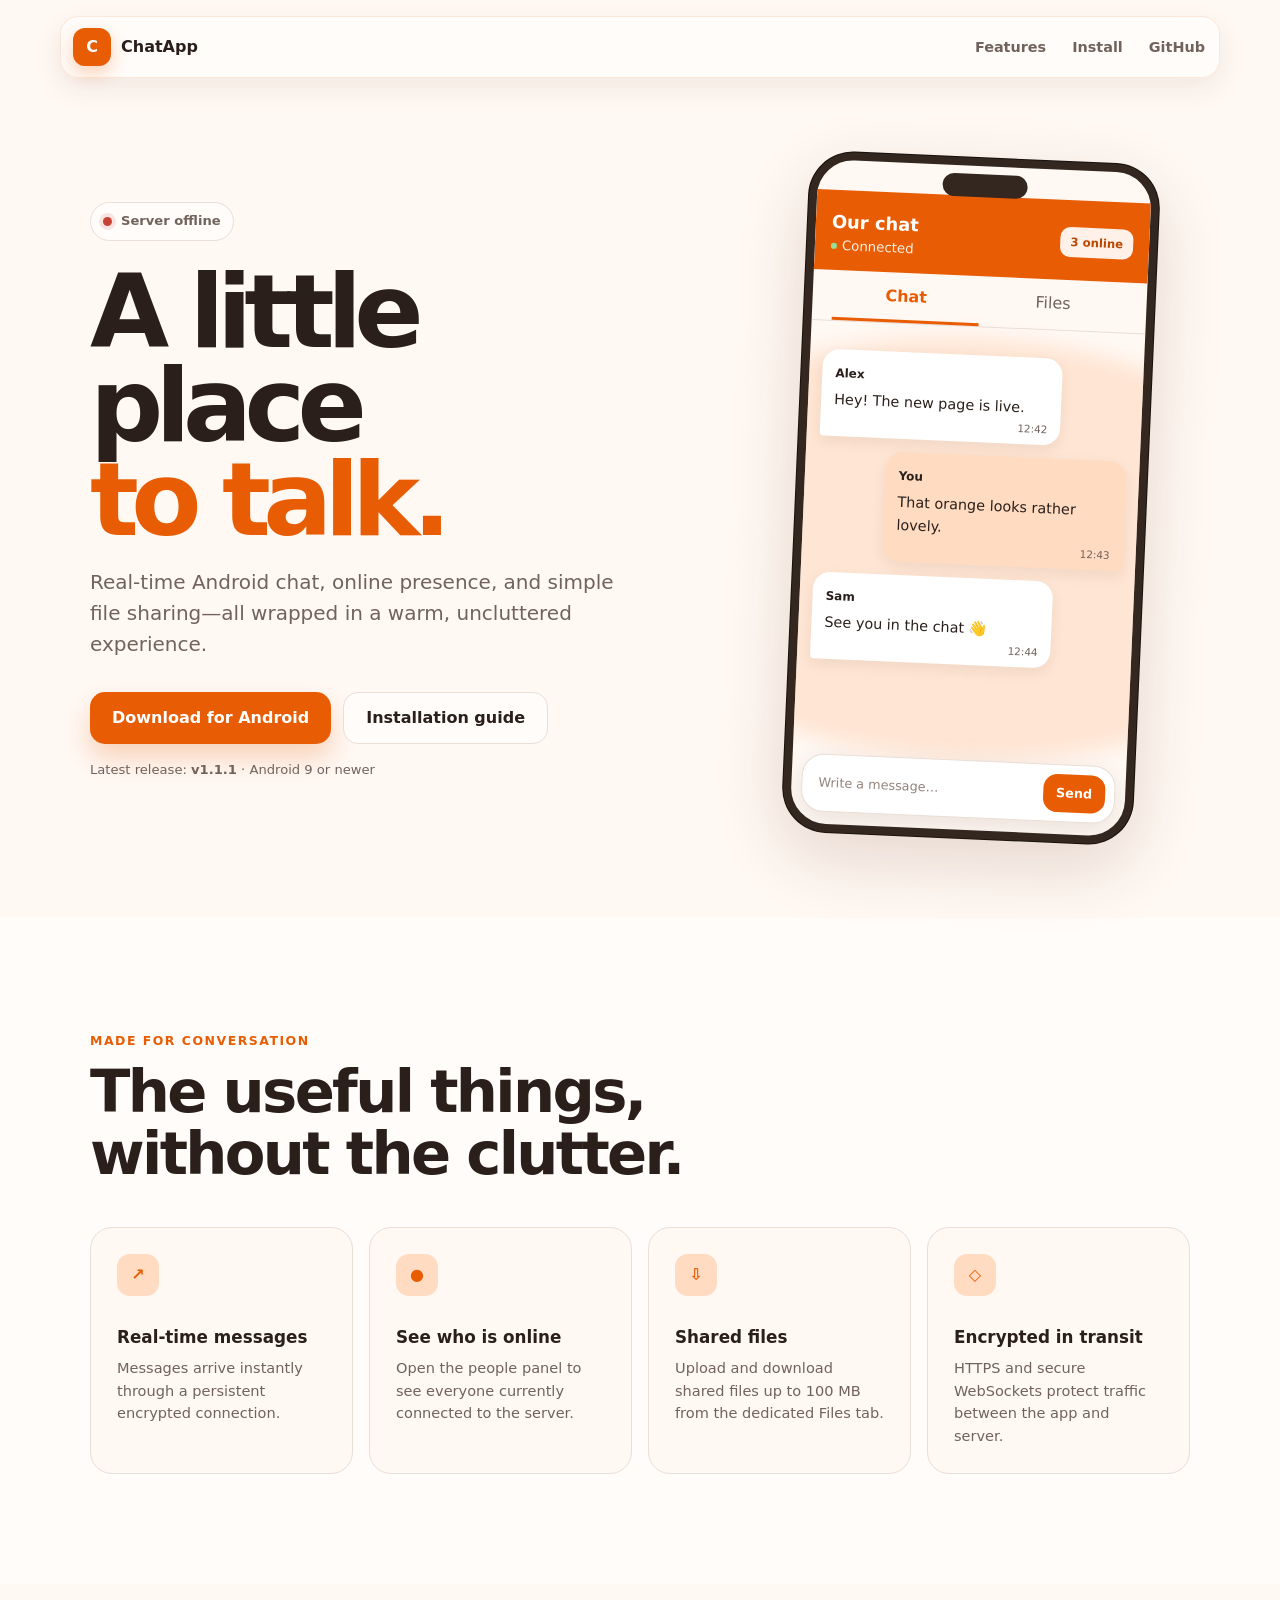
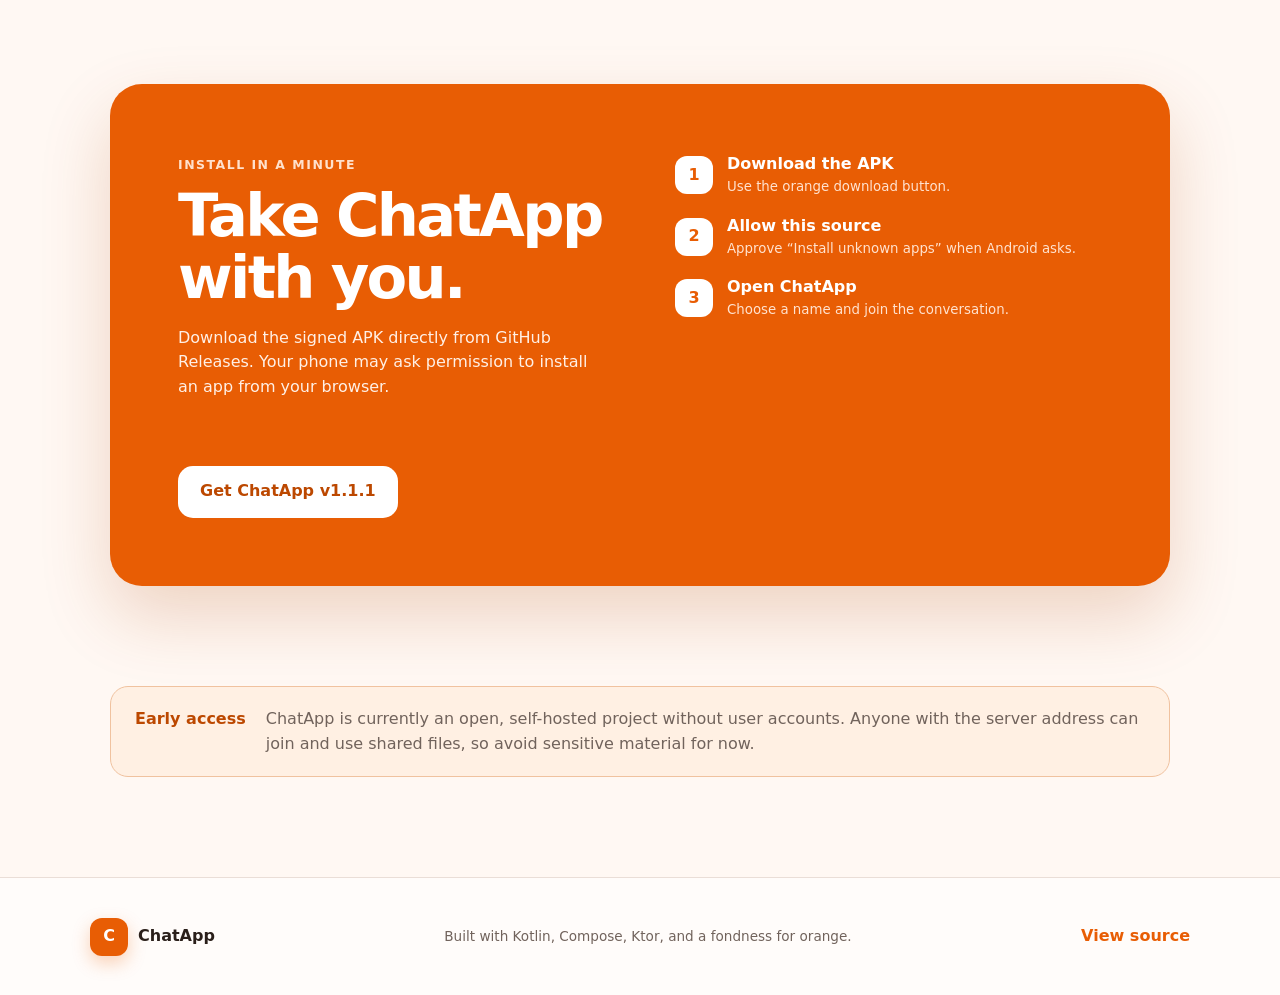
==== website/index.html @ 9fc700a0 "Release v1.1.1" ====
<!doctype html>
<html lang="en">
<head>
    <meta charset="utf-8">
    <meta name="viewport" content="width=device-width, initial-scale=1">
    <meta name="theme-color" content="#e85d04">
    <meta name="description" content="ChatApp is a warm, lightweight Android chat with real-time messaging and shared files.">
    <title>ChatApp — A little place to talk</title>
    <link rel="stylesheet" href="styles.css">
</head>
<body>
    <header class="site-header">
        <a class="brand" href="#top" aria-label="ChatApp home">
            <span class="brand-mark" aria-hidden="true">C</span>
            <span>ChatApp</span>
        </a>
        <nav aria-label="Main navigation">
            <a href="#features">Features</a>
            <a href="#install">Install</a>
            <a href="https://github.com/skurxoo/ChatApp" target="_blank" rel="noreferrer">GitHub</a>
        </nav>
    </header>

    <main id="top">
        <section class="hero">
            <div class="hero-copy">
                <div class="eyebrow">
                    <span class="status-dot" id="status-dot" aria-hidden="true"></span>
                    <span id="server-status">Checking server…</span>
                </div>
                <h1>A little place<br><span>to talk.</span></h1>
                <p class="hero-text">Real-time Android chat, online presence, and simple file sharing—all wrapped in a warm, uncluttered experience.</p>
                <div class="hero-actions">
                    <a class="button button-primary" href="https://github.com/skurxoo/ChatApp/releases/latest/download/app-release.apk">Download for Android</a>
                    <a class="button button-secondary" href="#install">Installation guide</a>
                </div>
                <p class="version">Latest release: <strong>v1.1.1</strong> · Android 9 or newer</p>
            </div>

            <div class="phone" aria-label="ChatApp interface preview">
                <div class="phone-speaker"></div>
                <div class="app-bar">
                    <div>
                        <strong>Our chat</strong>
                        <small><span></span> Connected</small>
                    </div>
                    <div class="online-pill">3 online</div>
                </div>
                <div class="tabs"><strong>Chat</strong><span>Files</span></div>
                <div class="messages">
                    <div class="message other"><b>Alex</b><p>Hey! The new page is live.</p><small>12:42</small></div>
                    <div class="message mine"><b>You</b><p>That orange looks rather lovely.</p><small>12:43</small></div>
                    <div class="message other"><b>Sam</b><p>See you in the chat 👋</p><small>12:44</small></div>
                </div>
                <div class="composer"><span>Write a message…</span><b>Send</b></div>
            </div>
        </section>

        <section class="features" id="features">
            <div class="section-heading">
                <span>Made for conversation</span>
                <h2>The useful things, without the clutter.</h2>
            </div>
            <div class="feature-grid">
                <article>
                    <div class="feature-icon">↗</div>
                    <h3>Real-time messages</h3>
                    <p>Messages arrive instantly through a persistent encrypted connection.</p>
                </article>
                <article>
                    <div class="feature-icon">●</div>
                    <h3>See who is online</h3>
                    <p>Open the people panel to see everyone currently connected to the server.</p>
                </article>
                <article>
                    <div class="feature-icon">⇩</div>
                    <h3>Shared files</h3>
                    <p>Upload and download shared files up to 100 MB from the dedicated Files tab.</p>
                </article>
                <article>
                    <div class="feature-icon">◇</div>
                    <h3>Encrypted in transit</h3>
                    <p>HTTPS and secure WebSockets protect traffic between the app and server.</p>
                </article>
            </div>
        </section>

        <section class="install" id="install">
            <div class="install-card">
                <div>
                    <span class="step-label">Install in a minute</span>
                    <h2>Take ChatApp with you.</h2>
                    <p>Download the signed APK directly from GitHub Releases. Your phone may ask permission to install an app from your browser.</p>
                </div>
                <ol>
                    <li><span>1</span><div><b>Download the APK</b><small>Use the orange download button.</small></div></li>
                    <li><span>2</span><div><b>Allow this source</b><small>Approve “Install unknown apps” when Android asks.</small></div></li>
                    <li><span>3</span><div><b>Open ChatApp</b><small>Choose a name and join the conversation.</small></div></li>
                </ol>
                <a class="button button-light" href="https://github.com/skurxoo/ChatApp/releases/latest/download/app-release.apk">Get ChatApp v1.1.1</a>
            </div>
        </section>

        <aside class="notice">
            <strong>Early access</strong>
            <p>ChatApp is currently an open, self-hosted project without user accounts. Anyone with the server address can join and use shared files, so avoid sensitive material for now.</p>
        </aside>
    </main>

    <footer>
        <div class="brand"><span class="brand-mark">C</span><span>ChatApp</span></div>
        <p>Built with Kotlin, Compose, Ktor, and a fondness for orange.</p>
        <a href="https://github.com/skurxoo/ChatApp" target="_blank" rel="noreferrer">View source</a>
    </footer>

    <script src="app.js"></script>
</body>
</html>
---- website/styles.css ----
:root {
    --orange: #e85d04;
    --orange-dark: #bc4800;
    --orange-soft: #ffdbc2;
    --cream: #fff8f3;
    --surface: #fffcfa;
    --ink: #2a1f1a;
    --muted: #71635c;
    --line: #eaded7;
    --green: #2f9e5b;
    --shadow: 0 24px 70px rgba(98, 45, 15, .16);
}

* { box-sizing: border-box; }
html { scroll-behavior: smooth; }
body {
    margin: 0;
    color: var(--ink);
    background: var(--cream);
    font-family: Inter, ui-sans-serif, system-ui, -apple-system, BlinkMacSystemFont, "Segoe UI", sans-serif;
    line-height: 1.55;
}
a { color: inherit; }

.site-header {
    position: sticky;
    top: 0;
    z-index: 20;
    display: flex;
    align-items: center;
    justify-content: space-between;
    width: min(1160px, calc(100% - 40px));
    margin: 16px auto 0;
    padding: 11px 14px 11px 12px;
    border: 1px solid rgba(232, 93, 4, .13);
    border-radius: 18px;
    background: rgba(255, 252, 250, .88);
    box-shadow: 0 10px 30px rgba(77, 37, 14, .08);
    backdrop-filter: blur(18px);
}
.brand { display: flex; align-items: center; gap: 10px; font-weight: 850; text-decoration: none; }
.brand-mark {
    display: grid;
    width: 38px;
    height: 38px;
    place-items: center;
    border-radius: 12px;
    color: white;
    background: var(--orange);
    box-shadow: 0 7px 18px rgba(232, 93, 4, .27);
}
nav { display: flex; gap: 26px; }
nav a { color: var(--muted); font-size: .9rem; font-weight: 700; text-decoration: none; }
nav a:hover { color: var(--orange); }

.hero {
    display: grid;
    grid-template-columns: 1.12fr .88fr;
    align-items: center;
    gap: clamp(40px, 8vw, 110px);
    width: min(1100px, calc(100% - 40px));
    min-height: 760px;
    margin: 0 auto;
    padding: 80px 0;
}
.eyebrow {
    display: inline-flex;
    align-items: center;
    gap: 9px;
    padding: 8px 12px;
    border: 1px solid var(--line);
    border-radius: 999px;
    color: var(--muted);
    background: var(--surface);
    font-size: .82rem;
    font-weight: 750;
}
.status-dot { width: 9px; height: 9px; border-radius: 50%; background: #d39a78; box-shadow: 0 0 0 4px rgba(211, 154, 120, .15); }
.status-dot.online { background: var(--green); box-shadow: 0 0 0 4px rgba(47, 158, 91, .13); }
.status-dot.offline { background: #c74235; box-shadow: 0 0 0 4px rgba(199, 66, 53, .12); }
h1 { margin: 24px 0 20px; font-size: clamp(3.7rem, 8vw, 6.8rem); line-height: .92; letter-spacing: -.075em; }
h1 span { color: var(--orange); }
.hero-text { max-width: 590px; margin: 0; color: var(--muted); font-size: clamp(1.06rem, 2vw, 1.25rem); }
.hero-actions { display: flex; flex-wrap: wrap; gap: 12px; margin-top: 32px; }
.button {
    display: inline-flex;
    align-items: center;
    justify-content: center;
    min-height: 52px;
    padding: 0 22px;
    border-radius: 15px;
    font-weight: 800;
    text-decoration: none;
    transition: transform .18s ease, box-shadow .18s ease, background .18s ease;
}
.button:hover { transform: translateY(-2px); }
.button-primary { color: white; background: var(--orange); box-shadow: 0 14px 26px rgba(232, 93, 4, .24); }
.button-primary:hover { background: var(--orange-dark); }
.button-secondary { border: 1px solid var(--line); background: var(--surface); }
.version { margin-top: 16px; color: var(--muted); font-size: .82rem; }

.phone {
    position: relative;
    width: min(350px, 90vw);
    height: 680px;
    margin: 0 auto;
    overflow: hidden;
    border: 8px solid #332720;
    border-radius: 44px;
    background: #fff8f3;
    box-shadow: var(--shadow), 0 0 0 1px #15100d;
    transform: rotate(2.5deg);
}
.phone::before {
    position: absolute;
    inset: 26% -60% auto;
    height: 420px;
    border-radius: 50%;
    background: rgba(255, 219, 194, .65);
    content: "";
    filter: blur(10px);
}
.phone-speaker { position: relative; z-index: 2; width: 85px; height: 23px; margin: 8px auto -1px; border-radius: 14px; background: #332720; }
.app-bar { position: relative; z-index: 1; display: flex; justify-content: space-between; align-items: center; padding: 18px 16px 14px; color: white; background: var(--orange); }
.app-bar strong { display: block; font-size: 1.12rem; }
.app-bar small { display: flex; align-items: center; gap: 5px; opacity: .9; }
.app-bar small span { width: 6px; height: 6px; border-radius: 50%; background: #8cf0a9; }
.online-pill { padding: 6px 10px; border-radius: 10px; color: var(--orange-dark); background: #fff1e8; font-size: .73rem; font-weight: 800; }
.tabs { position: relative; z-index: 1; display: grid; grid-template-columns: 1fr 1fr; padding: 12px 20px 0; border-bottom: 1px solid var(--line); text-align: center; }
.tabs strong { padding-bottom: 10px; border-bottom: 3px solid var(--orange); color: var(--orange); }
.tabs span { color: var(--muted); }
.messages { position: relative; z-index: 1; display: flex; flex-direction: column; gap: 13px; padding: 28px 13px; }
.message { width: 78%; padding: 11px 13px 8px; border-radius: 17px; box-shadow: 0 5px 14px rgba(63, 39, 25, .08); }
.message.other { align-self: flex-start; border-bottom-left-radius: 4px; background: white; }
.message.mine { align-self: flex-end; border-bottom-right-radius: 4px; background: var(--orange-soft); }
.message b { font-size: .75rem; }
.message p { margin: 3px 0 2px; font-size: .9rem; }
.message small { display: block; color: var(--muted); font-size: .65rem; text-align: right; }
.composer { position: absolute; right: 10px; bottom: 12px; left: 10px; z-index: 2; display: flex; align-items: center; justify-content: space-between; padding: 9px 9px 9px 16px; border: 1px solid var(--line); border-radius: 22px; color: #93847c; background: white; box-shadow: 0 8px 26px rgba(55, 31, 18, .1); font-size: .8rem; }
.composer b { padding: 9px 13px; border-radius: 14px; color: white; background: var(--orange); }

.features { padding: 110px max(20px, calc((100% - 1100px) / 2)); background: var(--surface); }
.section-heading { max-width: 650px; margin-bottom: 42px; }
.section-heading span, .step-label { color: var(--orange); font-size: .78rem; font-weight: 900; letter-spacing: .12em; text-transform: uppercase; }
h2 { margin: 8px 0 0; font-size: clamp(2.2rem, 5vw, 3.7rem); line-height: 1.05; letter-spacing: -.045em; }
.feature-grid { display: grid; grid-template-columns: repeat(4, 1fr); gap: 16px; }
.feature-grid article { padding: 26px; border: 1px solid var(--line); border-radius: 22px; background: var(--cream); }
.feature-icon { display: grid; width: 42px; height: 42px; place-items: center; margin-bottom: 28px; border-radius: 13px; color: var(--orange); background: var(--orange-soft); font-weight: 900; }
.feature-grid h3 { margin: 0 0 7px; font-size: 1.05rem; }
.feature-grid p { margin: 0; color: var(--muted); font-size: .91rem; }

.install { padding: 100px 20px; }
.install-card { display: grid; grid-template-columns: 1fr 1fr; gap: 50px 70px; width: min(1060px, 100%); margin: 0 auto; padding: clamp(30px, 6vw, 68px); border-radius: 32px; color: white; background: var(--orange); box-shadow: 0 30px 70px rgba(170, 66, 0, .2); }
.install-card .step-label { color: #ffe1cc; }
.install-card h2 { max-width: 440px; }
.install-card p { max-width: 480px; color: #fff0e6; }
.install-card ol { display: flex; flex-direction: column; gap: 16px; margin: 0; padding: 0; list-style: none; }
.install-card li { display: flex; align-items: center; gap: 14px; }
.install-card li > span { display: grid; flex: 0 0 38px; height: 38px; place-items: center; border-radius: 12px; color: var(--orange); background: white; font-weight: 900; }
.install-card li b, .install-card li small { display: block; }
.install-card li small { color: #ffe2cf; }
.button-light { justify-self: start; color: var(--orange-dark); background: white; }

.notice { display: flex; gap: 20px; width: min(1060px, calc(100% - 40px)); margin: 0 auto 100px; padding: 20px 24px; border: 1px solid #f0c29f; border-radius: 18px; background: #fff0e3; }
.notice strong { flex: 0 0 auto; color: var(--orange-dark); }
.notice p { margin: 0; color: var(--muted); }
footer { display: flex; align-items: center; justify-content: space-between; gap: 20px; padding: 34px max(20px, calc((100% - 1100px) / 2)); border-top: 1px solid var(--line); background: var(--surface); }
footer p { color: var(--muted); font-size: .85rem; }
footer > a { color: var(--orange); font-weight: 800; text-decoration: none; }

@media (max-width: 900px) {
    .hero { grid-template-columns: 1fr; padding-top: 70px; text-align: center; }
    .hero-copy { display: flex; flex-direction: column; align-items: center; }
    .feature-grid { grid-template-columns: 1fr 1fr; }
    .install-card { grid-template-columns: 1fr; }
}
@media (max-width: 600px) {
    .site-header { width: calc(100% - 24px); margin-top: 10px; }
    nav a:not(:last-child) { display: none; }
    .hero { width: calc(100% - 28px); min-height: auto; padding: 58px 0 80px; }
    h1 { font-size: 4rem; }
    .hero-actions { flex-direction: column; width: 100%; }
    .button { width: 100%; }
    .phone { height: 620px; }
    .features { padding: 75px 16px; }
    .feature-grid { grid-template-columns: 1fr; }
    .install { padding: 70px 14px; }
    .install-card { border-radius: 24px; }
    .button-light { width: 100%; }
    .notice { flex-direction: column; margin-bottom: 70px; }
    footer { flex-direction: column; text-align: center; }
}

@media (prefers-reduced-motion: reduce) {
    html { scroll-behavior: auto; }
    *, *::before, *::after { transition: none !important; }
}
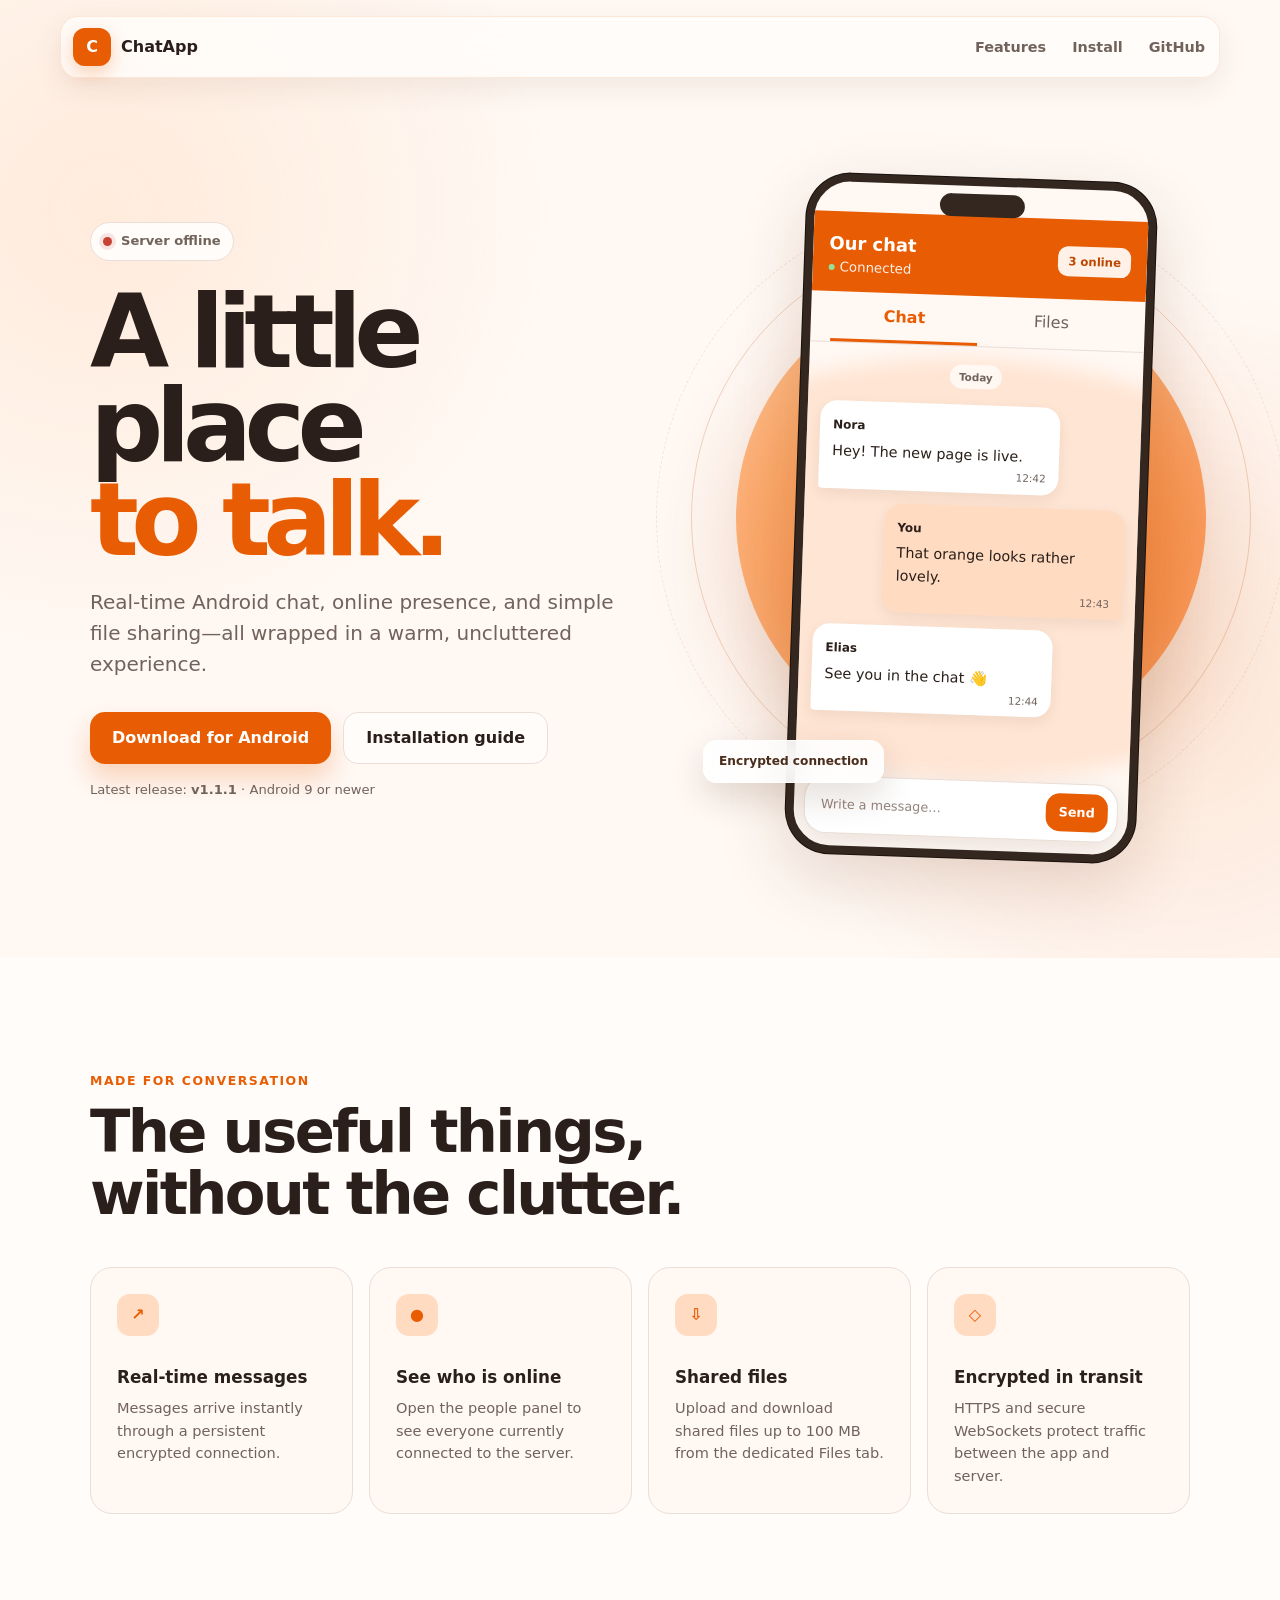
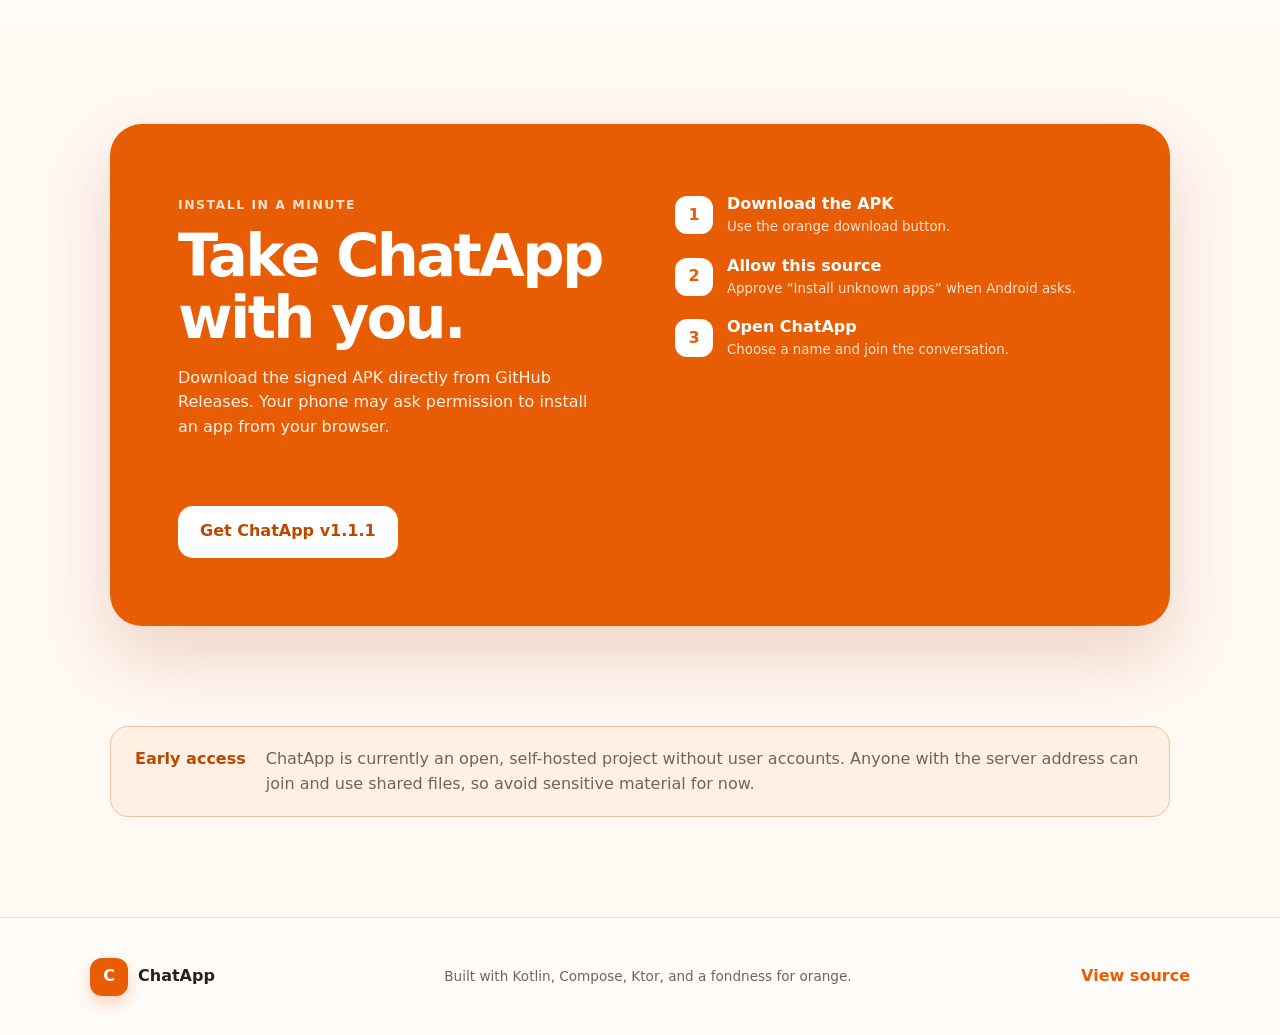
==== commit f6d5fb9a: "Publish refreshed website with GitHub Pages" ====
--- a/website/index.html
+++ b/website/index.html
@@ -37,22 +37,28 @@
                 <p class="version">Latest release: <strong>v1.1.1</strong> · Android 9 or newer</p>
             </div>
 
-            <div class="phone" aria-label="ChatApp interface preview">
-                <div class="phone-speaker"></div>
-                <div class="app-bar">
-                    <div>
-                        <strong>Our chat</strong>
-                        <small><span></span> Connected</small>
+            <div class="phone-stage">
+                <div class="orbit orbit-one" aria-hidden="true"></div>
+                <div class="orbit orbit-two" aria-hidden="true"></div>
+                <div class="floating-note note-secure">Encrypted connection</div>
+                <div class="phone" aria-label="ChatApp interface preview">
+                    <div class="phone-speaker"></div>
+                    <div class="app-bar">
+                        <div>
+                            <strong>Our chat</strong>
+                            <small><span></span> Connected</small>
+                        </div>
+                        <div class="online-pill">3 online</div>
                     </div>
-                    <div class="online-pill">3 online</div>
+                    <div class="tabs"><strong>Chat</strong><span>Files</span></div>
+                    <div class="day-label">Today</div>
+                    <div class="messages">
+                        <div class="message other"><b>Nora</b><p>Hey! The new page is live.</p><small>12:42</small></div>
+                        <div class="message mine"><b>You</b><p>That orange looks rather lovely.</p><small>12:43</small></div>
+                        <div class="message other"><b>Elias</b><p>See you in the chat 👋</p><small>12:44</small></div>
+                    </div>
+                    <div class="composer"><span>Write a message…</span><b>Send</b></div>
                 </div>
-                <div class="tabs"><strong>Chat</strong><span>Files</span></div>
-                <div class="messages">
-                    <div class="message other"><b>Alex</b><p>Hey! The new page is live.</p><small>12:42</small></div>
-                    <div class="message mine"><b>You</b><p>That orange looks rather lovely.</p><small>12:43</small></div>
-                    <div class="message other"><b>Sam</b><p>See you in the chat 👋</p><small>12:44</small></div>
-                </div>
-                <div class="composer"><span>Write a message…</span><b>Send</b></div>
             </div>
         </section>
 
--- a/website/styles.css
+++ b/website/styles.css
@@ -16,7 +16,10 @@
 body {
     margin: 0;
     color: var(--ink);
-    background: var(--cream);
+    background:
+        radial-gradient(circle at 8% 8%, rgba(255, 193, 145, .24), transparent 28rem),
+        radial-gradient(circle at 92% 26%, rgba(232, 93, 4, .12), transparent 25rem),
+        var(--cream);
     font-family: Inter, ui-sans-serif, system-ui, -apple-system, BlinkMacSystemFont, "Segoe UI", sans-serif;
     line-height: 1.55;
 }
@@ -63,6 +66,7 @@
     margin: 0 auto;
     padding: 80px 0;
 }
+.hero-copy { position: relative; z-index: 2; }
 .eyebrow {
     display: inline-flex;
     align-items: center;
@@ -99,6 +103,40 @@
 .button-secondary { border: 1px solid var(--line); background: var(--surface); }
 .version { margin-top: 16px; color: var(--muted); font-size: .82rem; }
 
+.phone-stage {
+    position: relative;
+    display: grid;
+    min-height: 720px;
+    place-items: center;
+    isolation: isolate;
+}
+.phone-stage::before {
+    position: absolute;
+    width: 470px;
+    height: 470px;
+    border-radius: 50%;
+    background: linear-gradient(145deg, #ffb477, #f47b2e);
+    box-shadow: inset 0 0 80px rgba(255, 255, 255, .25), 0 40px 90px rgba(168, 65, 0, .2);
+    content: "";
+    z-index: -2;
+}
+.orbit { position: absolute; z-index: -1; border: 1px solid rgba(188, 72, 0, .22); border-radius: 50%; }
+.orbit-one { width: 560px; height: 560px; }
+.orbit-two { width: 630px; height: 630px; border-style: dashed; opacity: .55; }
+.floating-note {
+    position: absolute;
+    z-index: 4;
+    padding: 11px 15px;
+    border: 1px solid rgba(255, 255, 255, .72);
+    border-radius: 14px;
+    color: #4a2c1b;
+    background: rgba(255, 255, 255, .88);
+    box-shadow: 0 14px 35px rgba(70, 32, 10, .15);
+    backdrop-filter: blur(16px);
+    font-size: .76rem;
+    font-weight: 850;
+}
+.note-secure { bottom: 95px; left: -48px; }
 .phone {
     position: relative;
     width: min(350px, 90vw);
@@ -109,8 +147,10 @@
     border-radius: 44px;
     background: #fff8f3;
     box-shadow: var(--shadow), 0 0 0 1px #15100d;
-    transform: rotate(2.5deg);
-}
+    transform: rotate(2deg);
+    transition: transform .35s ease, box-shadow .35s ease;
+}
+.phone-stage:hover .phone { transform: rotate(0deg) translateY(-6px); box-shadow: 0 34px 90px rgba(98, 45, 15, .22), 0 0 0 1px #15100d; }
 .phone::before {
     position: absolute;
     inset: 26% -60% auto;
@@ -129,7 +169,8 @@
 .tabs { position: relative; z-index: 1; display: grid; grid-template-columns: 1fr 1fr; padding: 12px 20px 0; border-bottom: 1px solid var(--line); text-align: center; }
 .tabs strong { padding-bottom: 10px; border-bottom: 3px solid var(--orange); color: var(--orange); }
 .tabs span { color: var(--muted); }
-.messages { position: relative; z-index: 1; display: flex; flex-direction: column; gap: 13px; padding: 28px 13px; }
+.day-label { position: relative; z-index: 1; width: max-content; margin: 18px auto 0; padding: 4px 9px; border-radius: 999px; color: var(--muted); background: rgba(255, 255, 255, .7); font-size: .65rem; font-weight: 750; }
+.messages { position: relative; z-index: 1; display: flex; flex-direction: column; gap: 13px; padding: 16px 13px 28px; }
 .message { width: 78%; padding: 11px 13px 8px; border-radius: 17px; box-shadow: 0 5px 14px rgba(63, 39, 25, .08); }
 .message.other { align-self: flex-start; border-bottom-left-radius: 4px; background: white; }
 .message.mine { align-self: flex-end; border-bottom-right-radius: 4px; background: var(--orange-soft); }
@@ -144,7 +185,8 @@
 .section-heading span, .step-label { color: var(--orange); font-size: .78rem; font-weight: 900; letter-spacing: .12em; text-transform: uppercase; }
 h2 { margin: 8px 0 0; font-size: clamp(2.2rem, 5vw, 3.7rem); line-height: 1.05; letter-spacing: -.045em; }
 .feature-grid { display: grid; grid-template-columns: repeat(4, 1fr); gap: 16px; }
-.feature-grid article { padding: 26px; border: 1px solid var(--line); border-radius: 22px; background: var(--cream); }
+.feature-grid article { padding: 26px; border: 1px solid var(--line); border-radius: 22px; background: var(--cream); transition: transform .2s ease, border-color .2s ease, box-shadow .2s ease; }
+.feature-grid article:hover { transform: translateY(-5px); border-color: #efb48d; box-shadow: 0 18px 40px rgba(83, 40, 15, .08); }
 .feature-icon { display: grid; width: 42px; height: 42px; place-items: center; margin-bottom: 28px; border-radius: 13px; color: var(--orange); background: var(--orange-soft); font-weight: 900; }
 .feature-grid h3 { margin: 0 0 7px; font-size: 1.05rem; }
 .feature-grid p { margin: 0; color: var(--muted); font-size: .91rem; }
@@ -173,6 +215,7 @@
     .hero-copy { display: flex; flex-direction: column; align-items: center; }
     .feature-grid { grid-template-columns: 1fr 1fr; }
     .install-card { grid-template-columns: 1fr; }
+    .note-secure { left: 2%; }
 }
 @media (max-width: 600px) {
     .site-header { width: calc(100% - 24px); margin-top: 10px; }
@@ -181,6 +224,10 @@
     h1 { font-size: 4rem; }
     .hero-actions { flex-direction: column; width: 100%; }
     .button { width: 100%; }
+    .phone-stage { min-height: 660px; }
+    .phone-stage::before { width: 360px; height: 360px; }
+    .orbit-one { width: 390px; height: 390px; }
+    .orbit-two, .floating-note { display: none; }
     .phone { height: 620px; }
     .features { padding: 75px 16px; }
     .feature-grid { grid-template-columns: 1fr; }
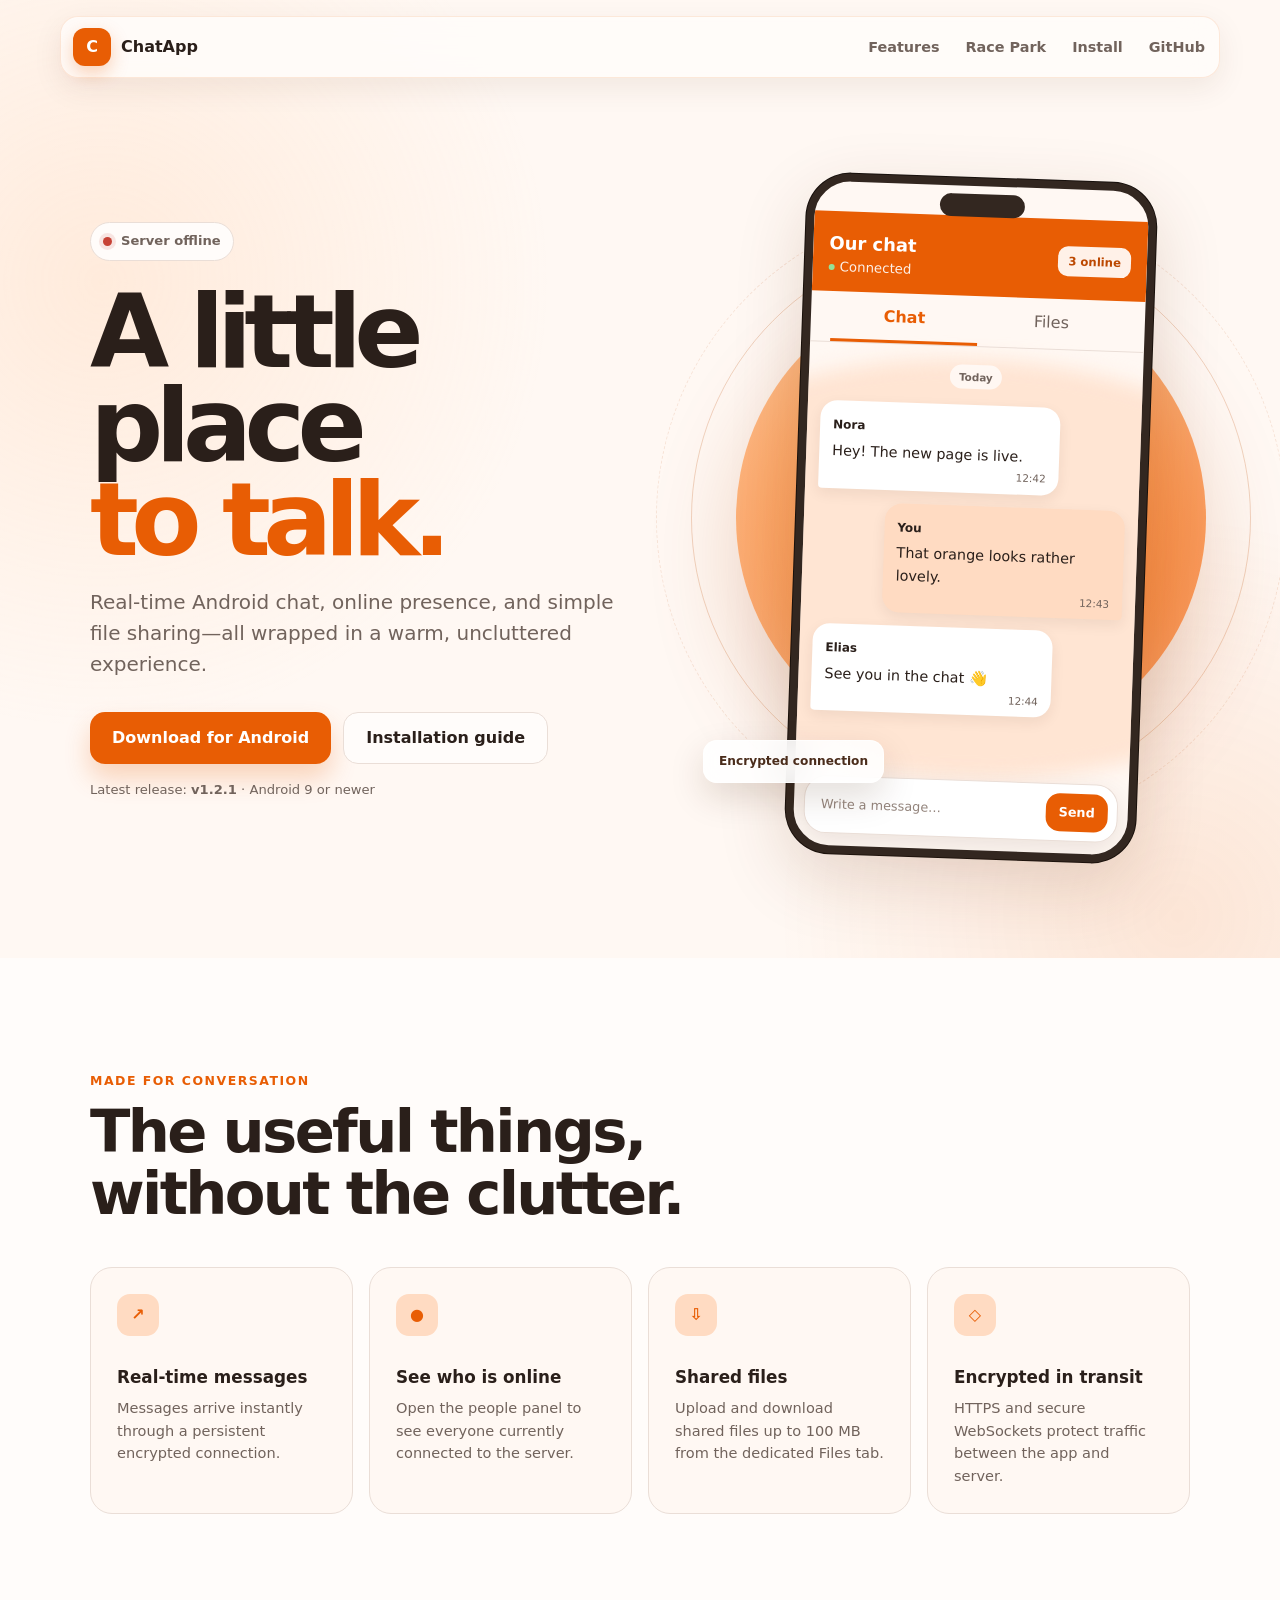
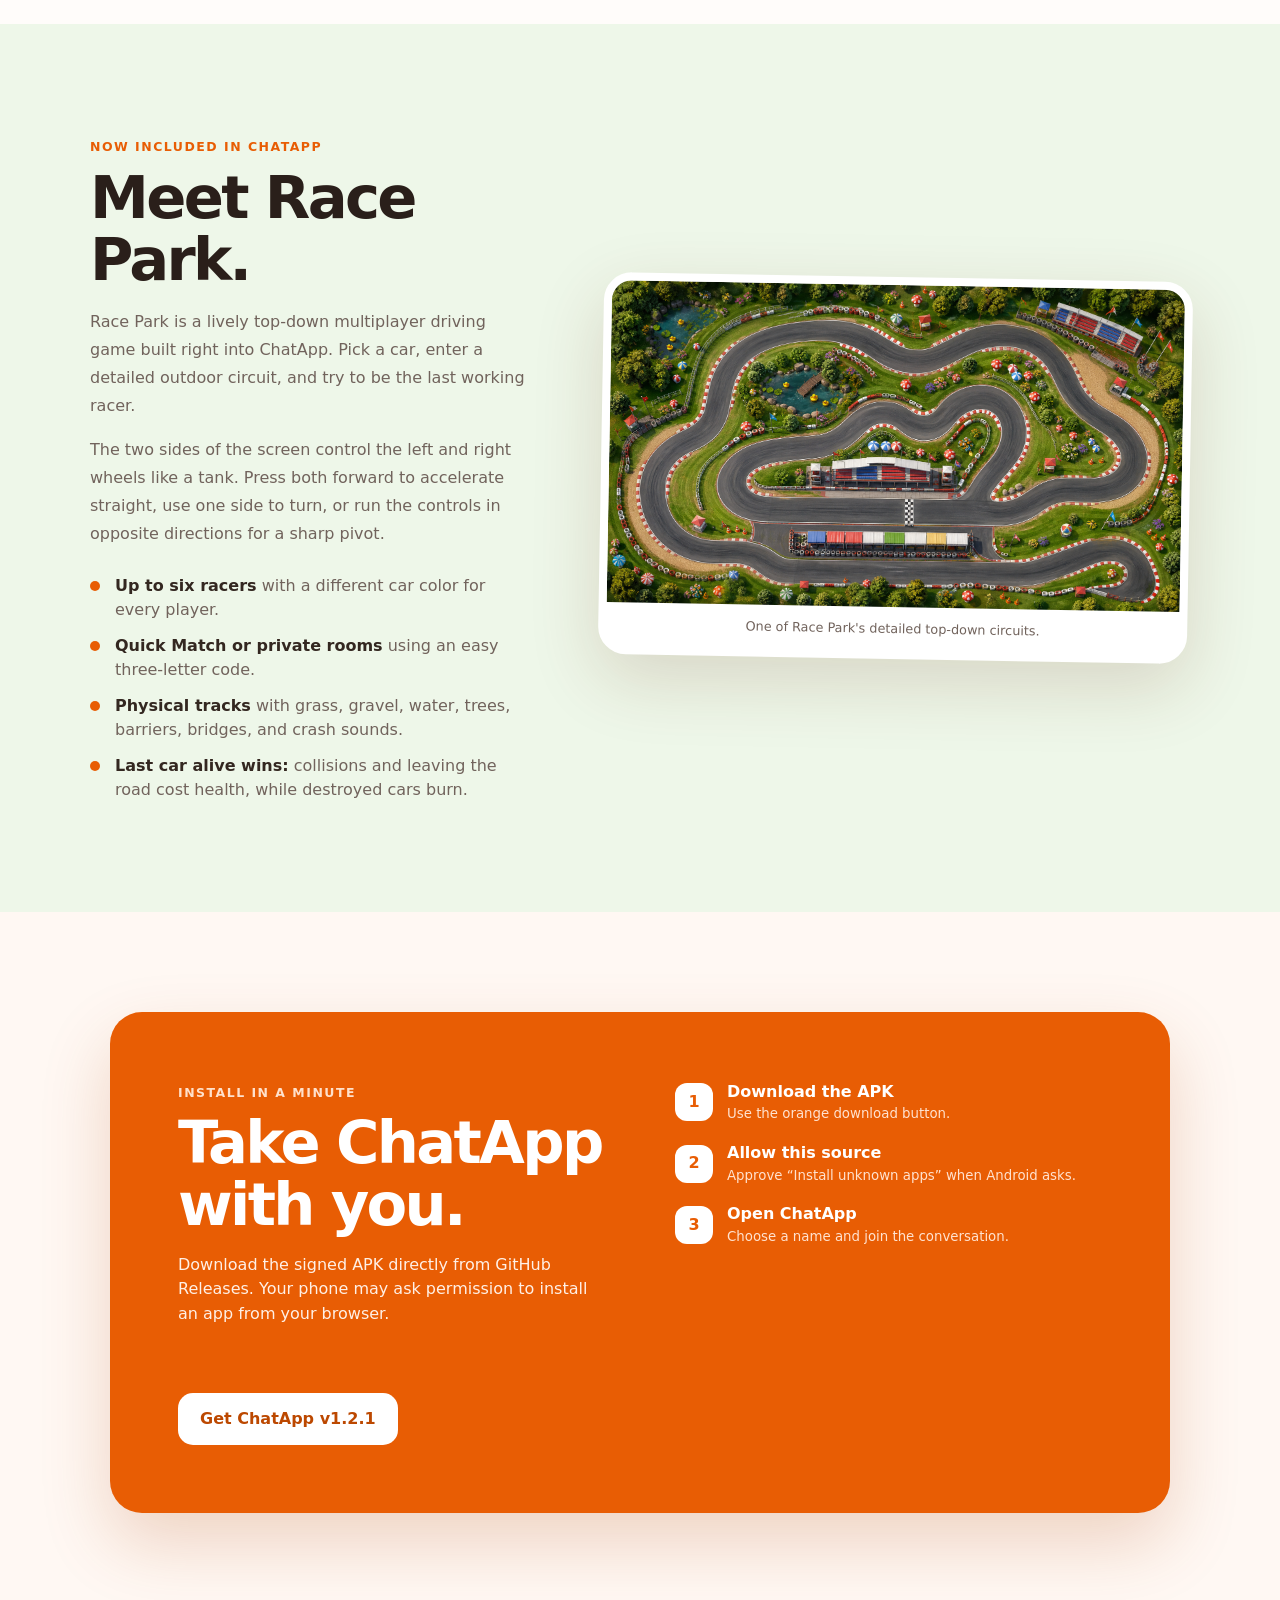
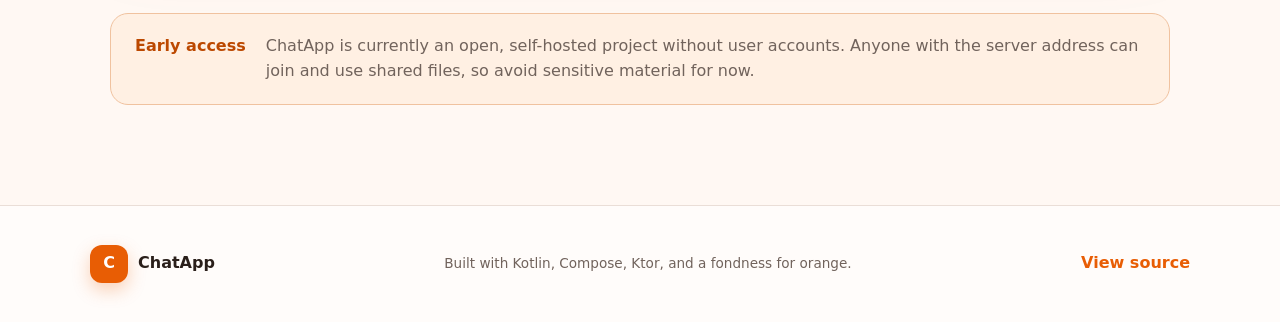
==== commit b6db79f4: "Release v1.2.1" ====
--- a/website/index.html
+++ b/website/index.html
@@ -16,6 +16,7 @@
         </a>
         <nav aria-label="Main navigation">
             <a href="#features">Features</a>
+            <a href="#race-park">Race Park</a>
             <a href="#install">Install</a>
             <a href="https://github.com/skurxoo/ChatApp" target="_blank" rel="noreferrer">GitHub</a>
         </nav>
@@ -34,7 +35,7 @@
                     <a class="button button-primary" href="https://github.com/skurxoo/ChatApp/releases/latest/download/app-release.apk">Download for Android</a>
                     <a class="button button-secondary" href="#install">Installation guide</a>
                 </div>
-                <p class="version">Latest release: <strong>v1.1.1</strong> · Android 9 or newer</p>
+                <p class="version">Latest release: <strong>v1.2.1</strong> · Android 9 or newer</p>
             </div>
 
             <div class="phone-stage">
@@ -91,6 +92,25 @@
             </div>
         </section>
 
+        <section class="race-park" id="race-park">
+            <div class="race-copy">
+                <span class="step-label">Now included in ChatApp</span>
+                <h2>Meet Race Park.</h2>
+                <p>Race Park is a lively top-down multiplayer driving game built right into ChatApp. Pick a car, enter a detailed outdoor circuit, and try to be the last working racer.</p>
+                <p>The two sides of the screen control the left and right wheels like a tank. Press both forward to accelerate straight, use one side to turn, or run the controls in opposite directions for a sharp pivot.</p>
+                <ul class="race-points">
+                    <li><strong>Up to six racers</strong> with a different car color for every player.</li>
+                    <li><strong>Quick Match or private rooms</strong> using an easy three-letter code.</li>
+                    <li><strong>Physical tracks</strong> with grass, gravel, water, trees, barriers, bridges, and crash sounds.</li>
+                    <li><strong>Last car alive wins:</strong> collisions and leaving the road cost health, while destroyed cars burn.</li>
+                </ul>
+            </div>
+            <figure class="track-preview">
+                <img src="race-track-preview.png" alt="A detailed green Race Park circuit viewed from above">
+                <figcaption>One of Race Park's detailed top-down circuits.</figcaption>
+            </figure>
+        </section>
+
         <section class="install" id="install">
             <div class="install-card">
                 <div>
@@ -103,7 +123,7 @@
                     <li><span>2</span><div><b>Allow this source</b><small>Approve “Install unknown apps” when Android asks.</small></div></li>
                     <li><span>3</span><div><b>Open ChatApp</b><small>Choose a name and join the conversation.</small></div></li>
                 </ol>
-                <a class="button button-light" href="https://github.com/skurxoo/ChatApp/releases/latest/download/app-release.apk">Get ChatApp v1.1.1</a>
+                <a class="button button-light" href="https://github.com/skurxoo/ChatApp/releases/latest/download/app-release.apk">Get ChatApp v1.2.1</a>
             </div>
         </section>
 
--- a/website/styles.css
+++ b/website/styles.css
@@ -191,6 +191,16 @@
 .feature-grid h3 { margin: 0 0 7px; font-size: 1.05rem; }
 .feature-grid p { margin: 0; color: var(--muted); font-size: .91rem; }
 
+.race-park { display: grid; grid-template-columns: .85fr 1.15fr; align-items: center; gap: clamp(32px, 6vw, 76px); padding: 110px max(20px, calc((100% - 1100px) / 2)); background: #eef7e9; }
+.race-copy p { color: var(--muted); line-height: 1.75; }
+.race-points { display: grid; gap: 12px; margin: 26px 0 0; padding: 0; list-style: none; }
+.race-points li { position: relative; padding-left: 25px; color: var(--muted); line-height: 1.5; }
+.race-points li::before { position: absolute; top: .45em; left: 0; width: 10px; height: 10px; border-radius: 50%; background: var(--orange); content: ""; }
+.race-points strong { color: #332720; }
+.track-preview { overflow: hidden; margin: 0; border: 8px solid white; border-radius: 28px; background: white; box-shadow: var(--shadow); transform: rotate(1deg); }
+.track-preview img { display: block; width: 100%; aspect-ratio: 16 / 9; object-fit: cover; }
+.track-preview figcaption { padding: 12px 16px; color: var(--muted); font-size: .8rem; text-align: center; }
+
 .install { padding: 100px 20px; }
 .install-card { display: grid; grid-template-columns: 1fr 1fr; gap: 50px 70px; width: min(1060px, 100%); margin: 0 auto; padding: clamp(30px, 6vw, 68px); border-radius: 32px; color: white; background: var(--orange); box-shadow: 0 30px 70px rgba(170, 66, 0, .2); }
 .install-card .step-label { color: #ffe1cc; }
@@ -214,6 +224,7 @@
     .hero { grid-template-columns: 1fr; padding-top: 70px; text-align: center; }
     .hero-copy { display: flex; flex-direction: column; align-items: center; }
     .feature-grid { grid-template-columns: 1fr 1fr; }
+    .race-park { grid-template-columns: 1fr; }
     .install-card { grid-template-columns: 1fr; }
     .note-secure { left: 2%; }
 }
@@ -231,6 +242,7 @@
     .phone { height: 620px; }
     .features { padding: 75px 16px; }
     .feature-grid { grid-template-columns: 1fr; }
+    .race-park { padding: 75px 16px; }
     .install { padding: 70px 14px; }
     .install-card { border-radius: 24px; }
     .button-light { width: 100%; }
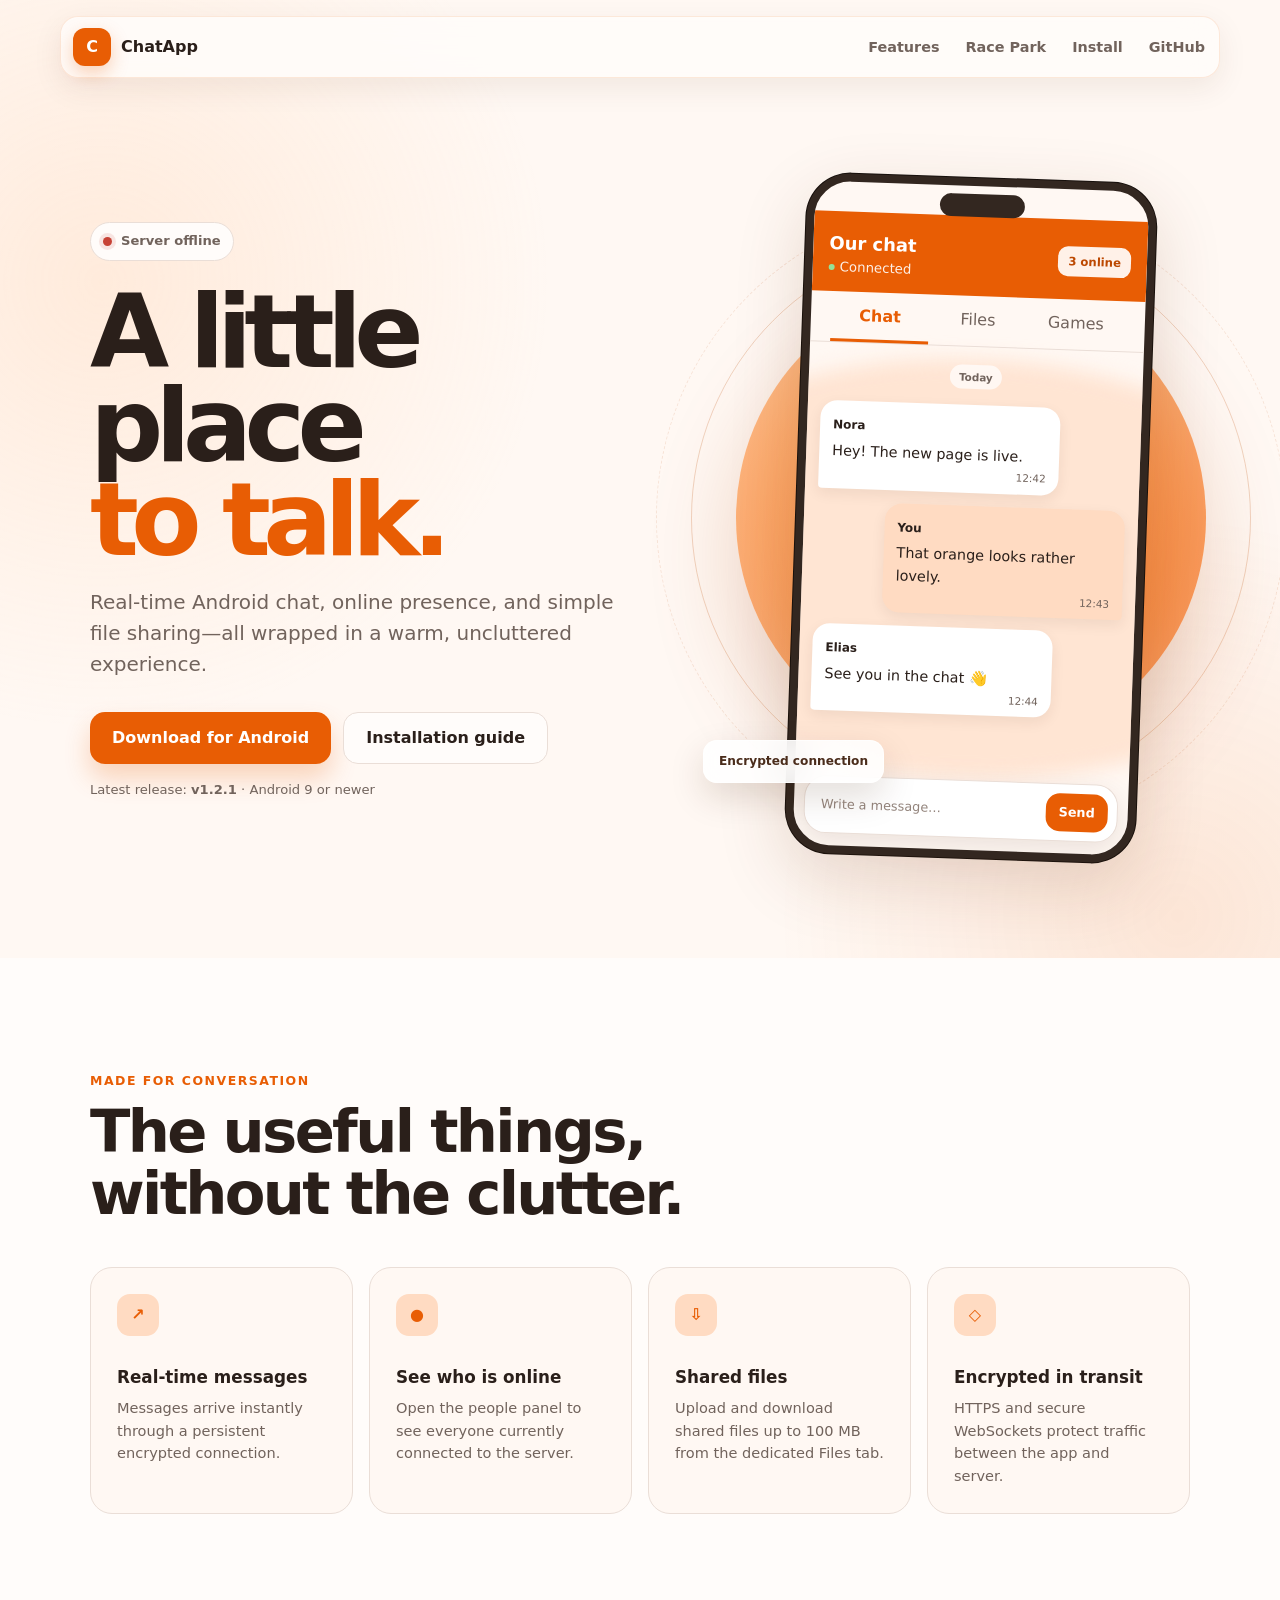
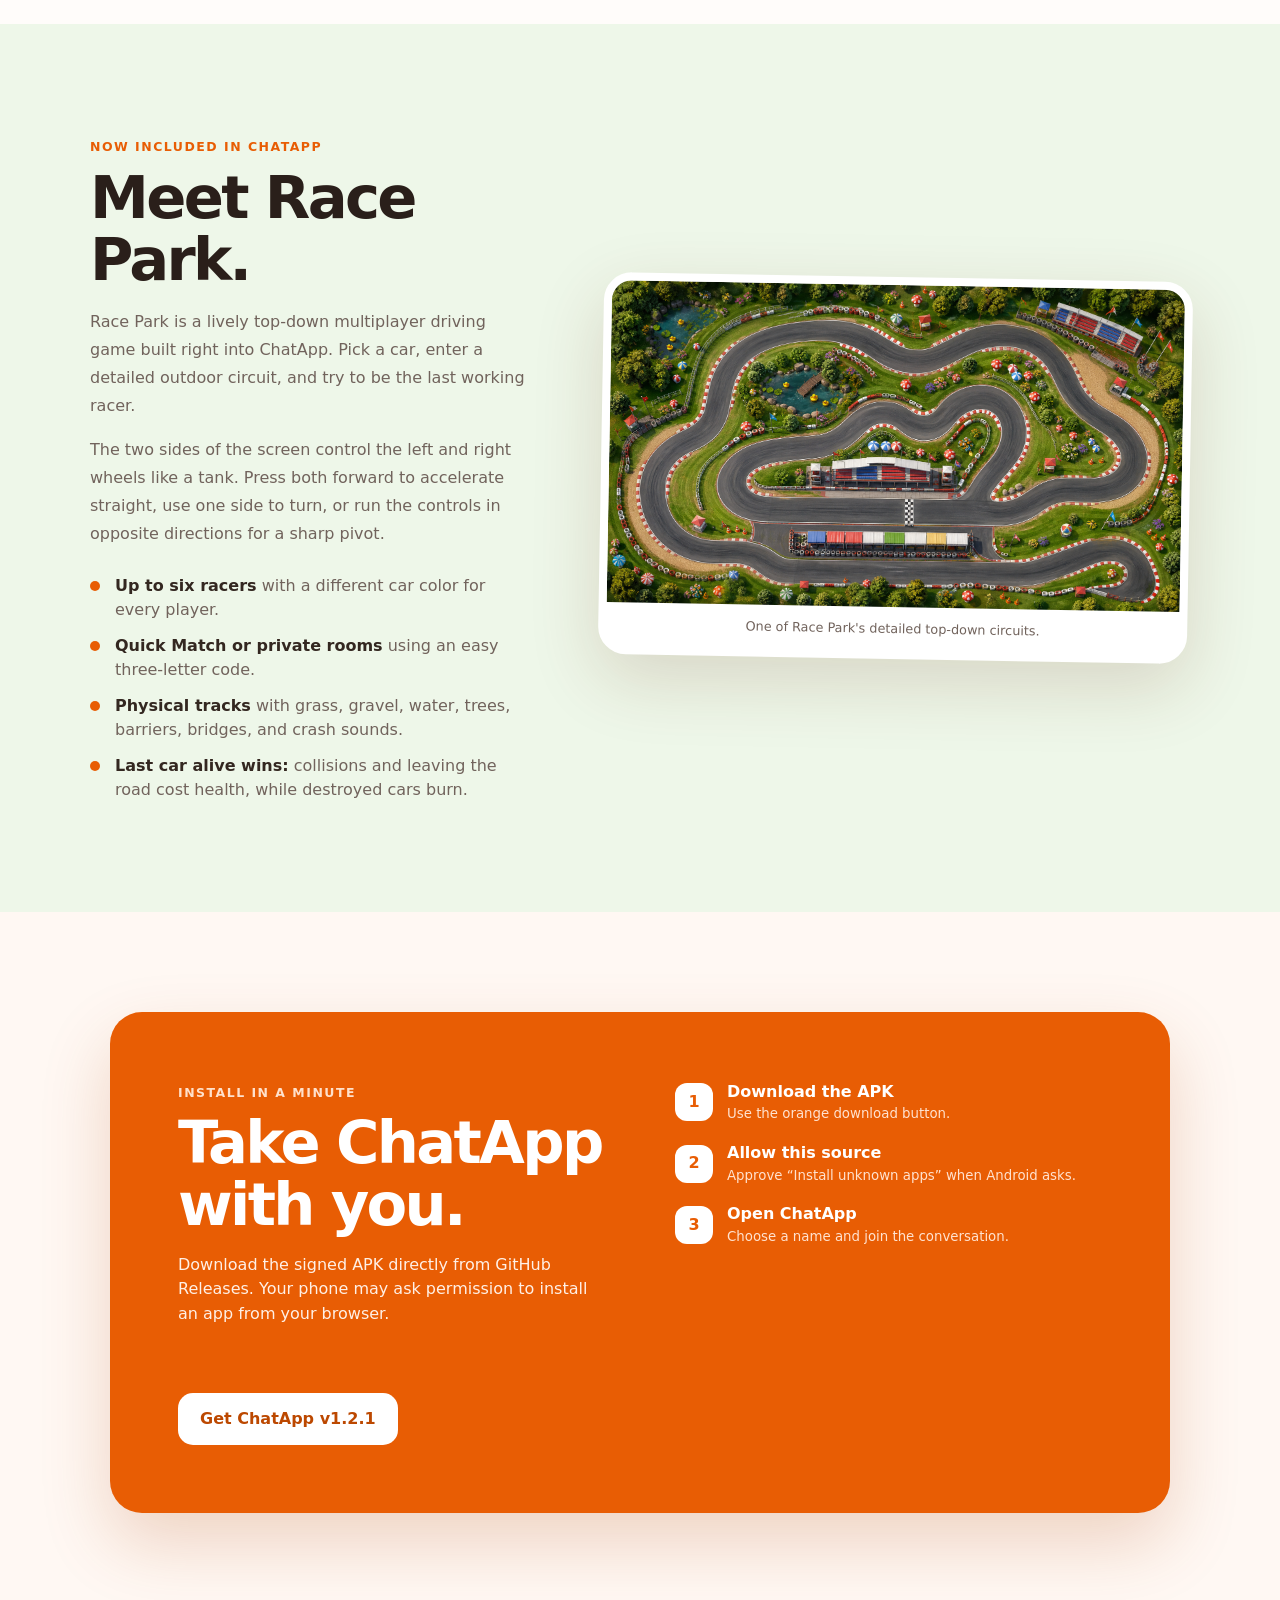
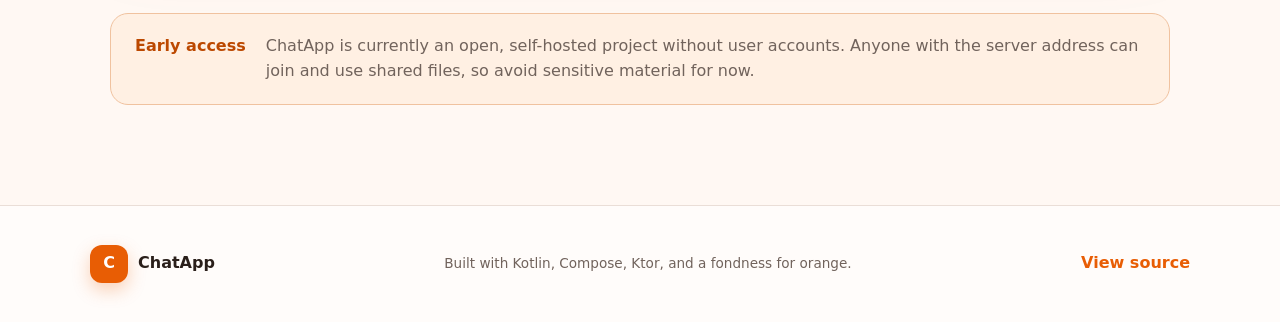
==== commit a4ce8101: "website" ====
--- a/website/index.html
+++ b/website/index.html
@@ -51,7 +51,7 @@
                         </div>
                         <div class="online-pill">3 online</div>
                     </div>
-                    <div class="tabs"><strong>Chat</strong><span>Files</span></div>
+                    <div class="tabs"><strong>Chat</strong><span>Files</span><span>Games</span></div>
                     <div class="day-label">Today</div>
                     <div class="messages">
                         <div class="message other"><b>Nora</b><p>Hey! The new page is live.</p><small>12:42</small></div>
--- a/website/styles.css
+++ b/website/styles.css
@@ -166,7 +166,7 @@
 .app-bar small { display: flex; align-items: center; gap: 5px; opacity: .9; }
 .app-bar small span { width: 6px; height: 6px; border-radius: 50%; background: #8cf0a9; }
 .online-pill { padding: 6px 10px; border-radius: 10px; color: var(--orange-dark); background: #fff1e8; font-size: .73rem; font-weight: 800; }
-.tabs { position: relative; z-index: 1; display: grid; grid-template-columns: 1fr 1fr; padding: 12px 20px 0; border-bottom: 1px solid var(--line); text-align: center; }
+.tabs { position: relative; z-index: 1; display: grid; grid-template-columns: repeat(3, 1fr); padding: 12px 20px 0; border-bottom: 1px solid var(--line); text-align: center; }
 .tabs strong { padding-bottom: 10px; border-bottom: 3px solid var(--orange); color: var(--orange); }
 .tabs span { color: var(--muted); }
 .day-label { position: relative; z-index: 1; width: max-content; margin: 18px auto 0; padding: 4px 9px; border-radius: 999px; color: var(--muted); background: rgba(255, 255, 255, .7); font-size: .65rem; font-weight: 750; }
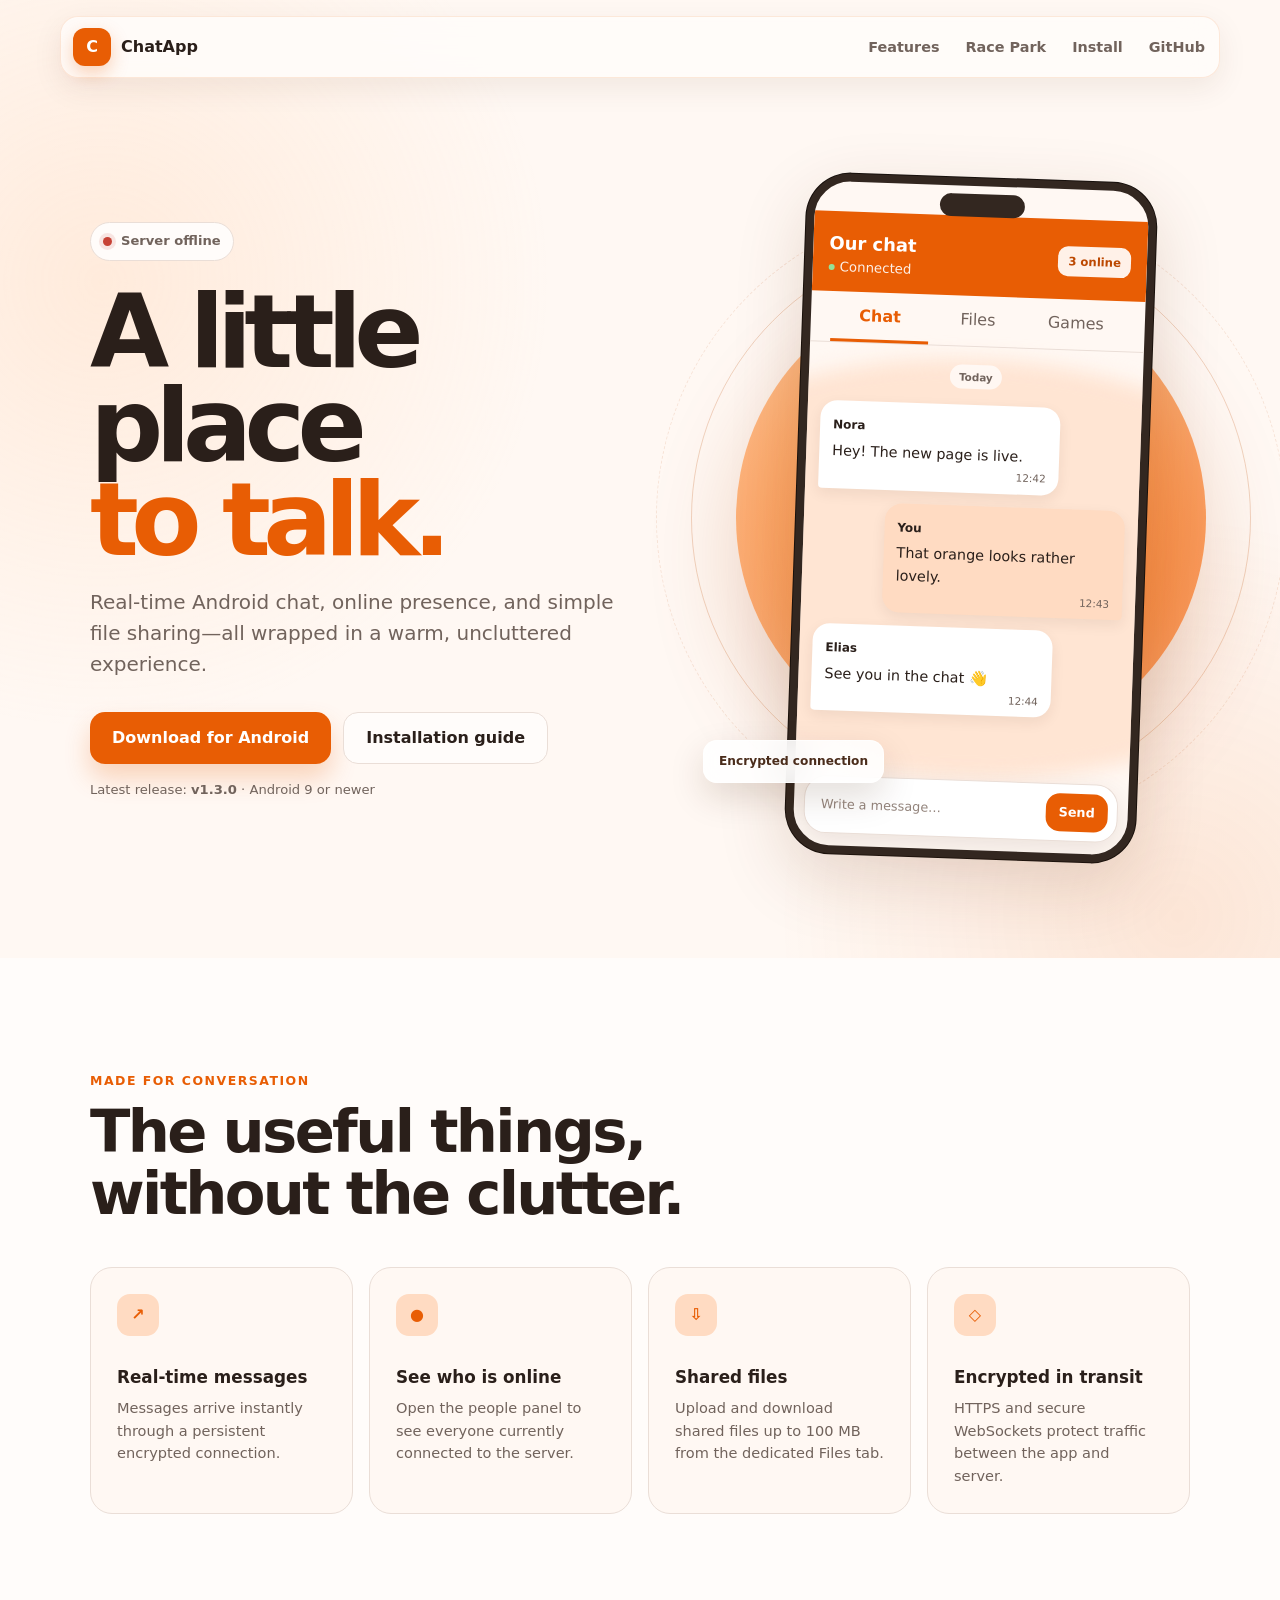
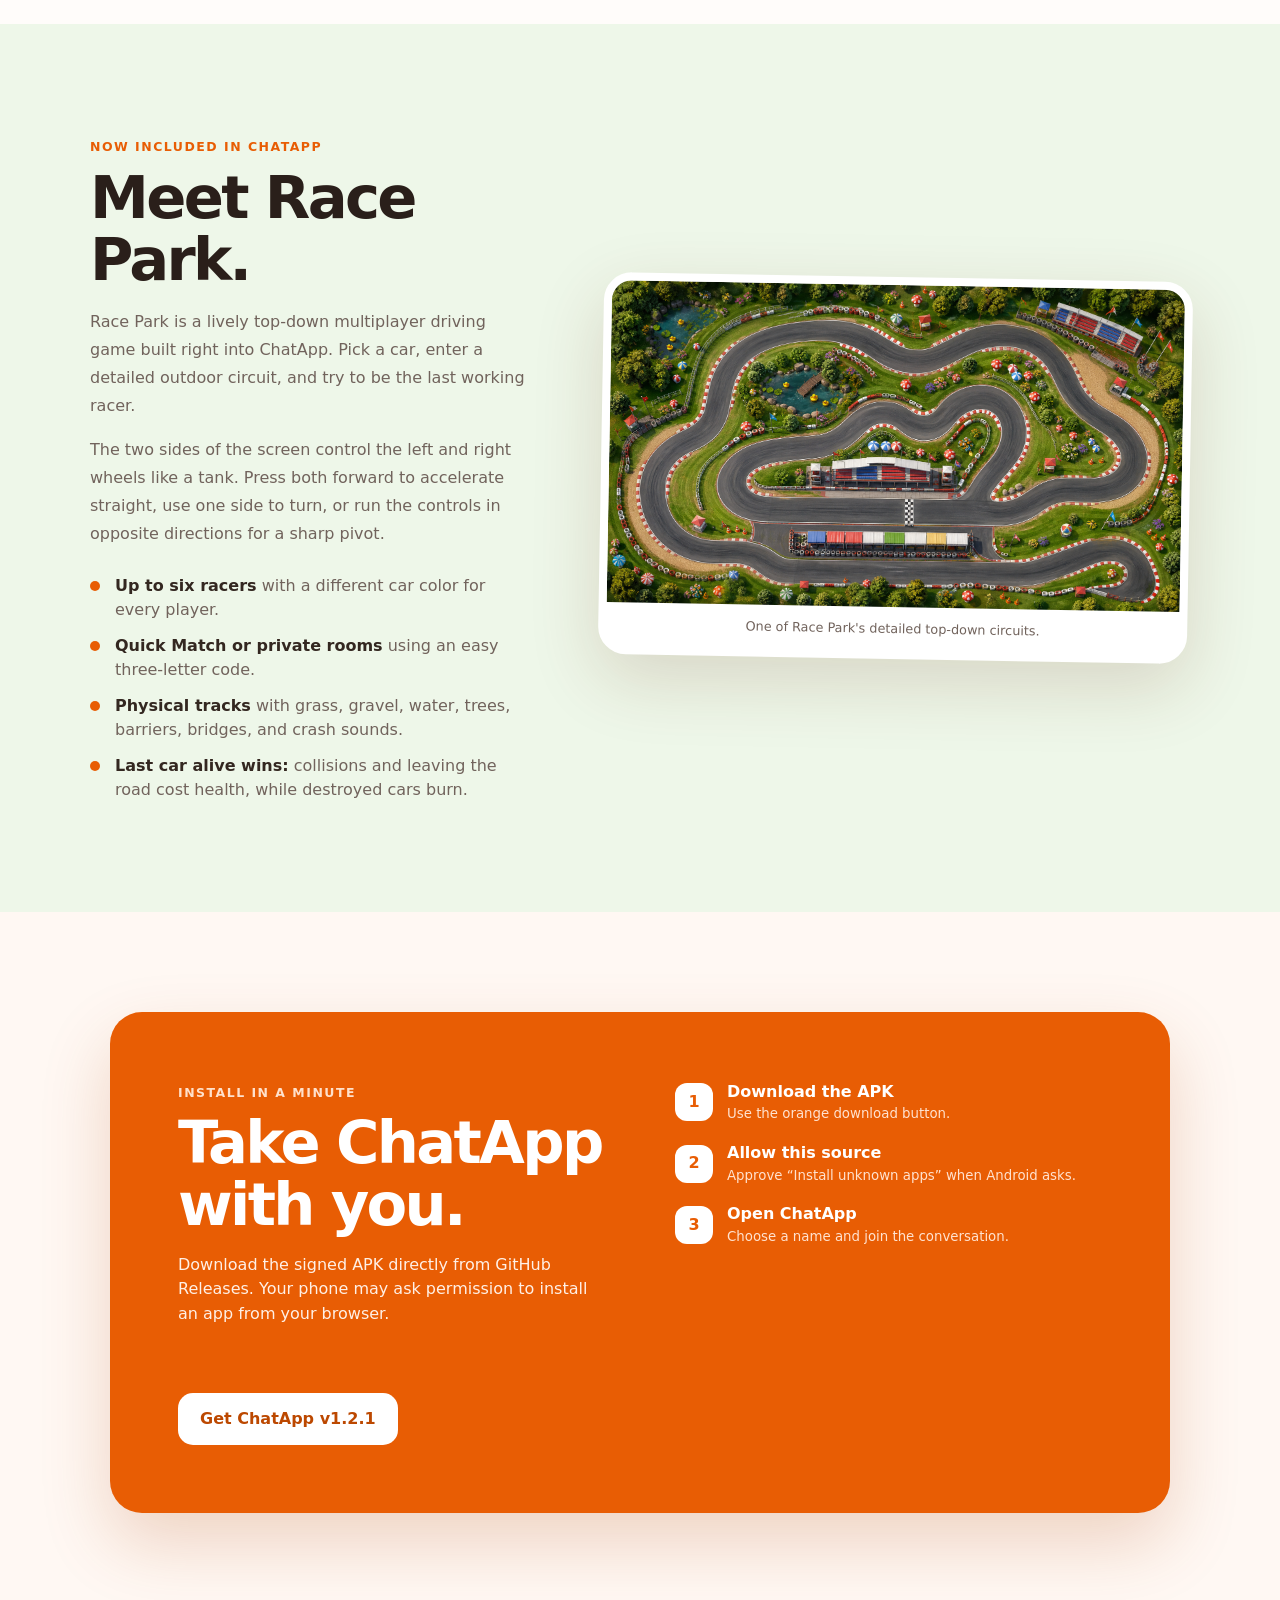
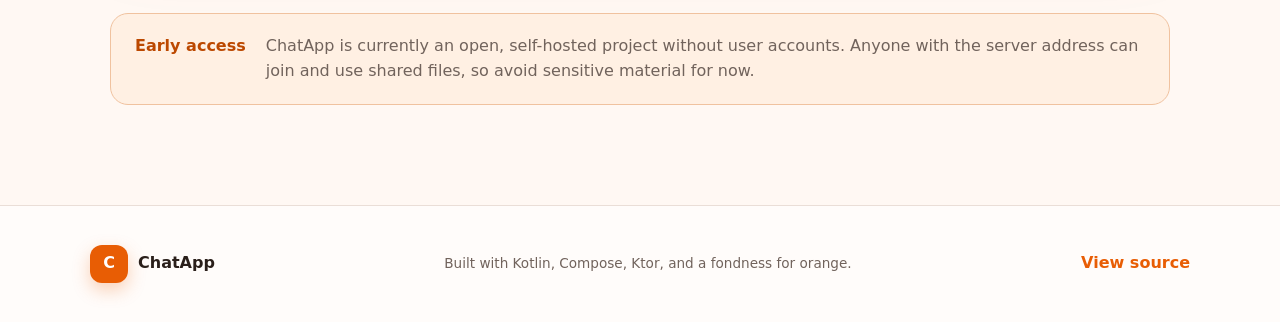
==== commit d803cc5b: "Update index.html" ====
--- a/website/index.html
+++ b/website/index.html
@@ -35,7 +35,7 @@
                     <a class="button button-primary" href="https://github.com/skurxoo/ChatApp/releases/latest/download/app-release.apk">Download for Android</a>
                     <a class="button button-secondary" href="#install">Installation guide</a>
                 </div>
-                <p class="version">Latest release: <strong>v1.2.1</strong> · Android 9 or newer</p>
+                <p class="version">Latest release: <strong>v1.3.0</strong> · Android 9 or newer</p>
             </div>
 
             <div class="phone-stage">
--- a/website/styles.css
+++ b/website/styles.css
@@ -179,6 +179,12 @@
 .message small { display: block; color: var(--muted); font-size: .65rem; text-align: right; }
 .composer { position: absolute; right: 10px; bottom: 12px; left: 10px; z-index: 2; display: flex; align-items: center; justify-content: space-between; padding: 9px 9px 9px 16px; border: 1px solid var(--line); border-radius: 22px; color: #93847c; background: white; box-shadow: 0 8px 26px rgba(55, 31, 18, .1); font-size: .8rem; }
 .composer b { padding: 9px 13px; border-radius: 14px; color: white; background: var(--orange); }
+.phone-game { position: relative; z-index: 1; margin: 24px 15px; padding: 14px; border: 1px solid var(--line); border-radius: 20px; background: white; box-shadow: 0 10px 28px rgba(55, 31, 18, .10); text-align: left; }
+.phone-game > span { color: var(--orange); font-size: .62rem; font-weight: 900; letter-spacing: .1em; }
+.phone-game img { display: block; width: 100%; height: 165px; margin: 10px 0 13px; border-radius: 13px; object-fit: cover; }
+.phone-game h3 { margin: 0 0 5px; font-size: 1.15rem; }
+.phone-game p { margin: 0 0 15px; color: var(--muted); font-size: .78rem; line-height: 1.45; }
+.phone-game b { display: block; padding: 11px; border-radius: 12px; color: white; background: var(--orange); font-size: .8rem; text-align: center; }
 
 .features { padding: 110px max(20px, calc((100% - 1100px) / 2)); background: var(--surface); }
 .section-heading { max-width: 650px; margin-bottom: 42px; }
